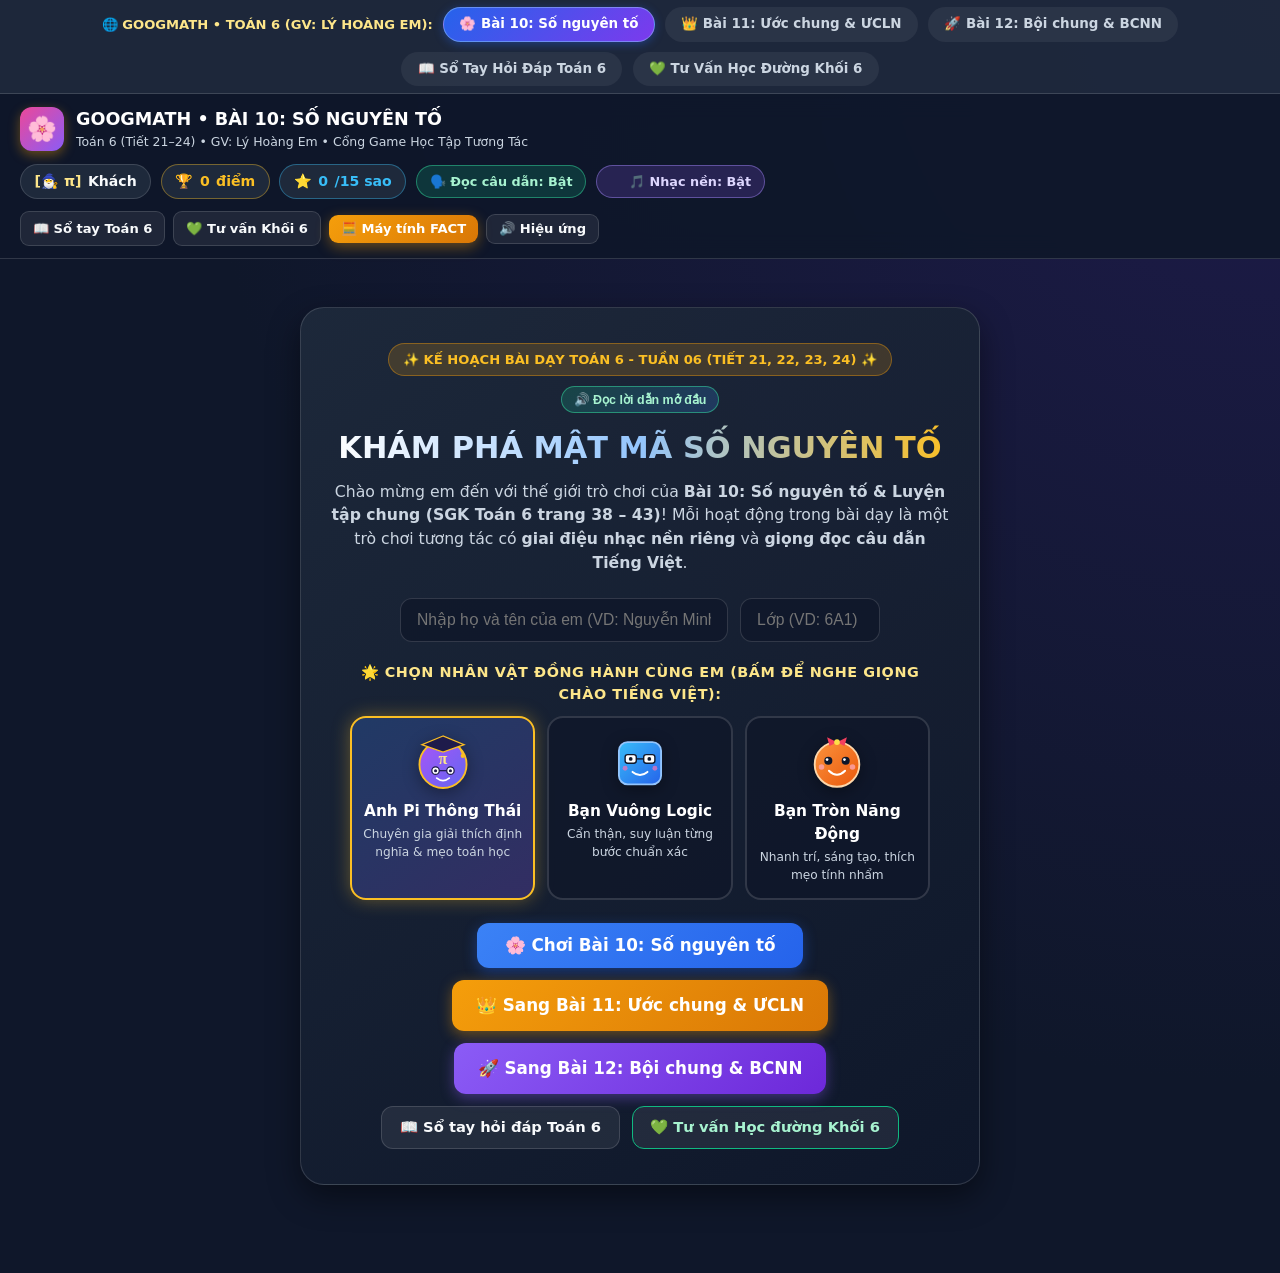
==== bai10.html @ 541bf9f2 "Deploy GOOGMATH Web App (Bài 11: ƯC, ƯCLN & Bài 12: BC, BCNN + Nhân vật Pi, Vuông, Tròn)" ====
<!DOCTYPE html>
<html lang="vi">
<head>
  <meta charset="UTF-8" />
  <meta name="viewport" content="width=device-width, initial-scale=1.0" />
  <meta name="referrer" content="no-referrer" />
  <title>GOOGMATH • Trò Chơi Toán 6 (Bài 10: Số Nguyên Tố & Luyện Tập Chung)</title>
  <link rel="stylesheet" href="styles.css" />
</head>
<body>
  <!-- Lesson Switcher Bar -->
  <nav class="lesson-switcher">
    <span style="font-size:0.82rem; color:#fde68a; font-weight:800;">🌐 GOOGMATH • TOÁN 6 (GV: LÝ HOÀNG EM):</span>
    <a href="bai10.html" class="lesson-tab active">🌸 Bài 10: Số nguyên tố</a>
    <a href="index.html" class="lesson-tab">👑 Bài 11: Ước chung &amp; ƯCLN</a>
    <a href="bai12.html" class="lesson-tab">🚀 Bài 12: Bội chung &amp; BCNN</a>
    <a href="sotay.html" class="lesson-tab">📖 Sổ Tay Hỏi Đáp Toán 6</a>
    <a href="tuvan.html" class="lesson-tab">💚 Tư Vấn Học Đường Khối 6</a>
  </nav>

  <!-- Top HUD Bar -->
  <header class="hud-bar">
    <div class="brand" onclick="App10.showMap()" style="cursor:pointer" title="Về Bản Đồ Chặng">
      <div class="brand-icon" style="background:linear-gradient(135deg,#ec4899,#8b5cf6);">🌸</div>
      <div class="brand-text">
        <h1>GOOGMATH • BÀI 10: SỐ NGUYÊN TỐ</h1>
        <p>Toán 6 (Tiết 21–24) • GV: Lý Hoàng Em • Cổng Game Học Tập Tương Tác</p>
      </div>
    </div>

    <div class="hud-stats">
      <div class="stat-pill" id="hud-player">👤 Khách</div>
      <div class="stat-pill score">🏆 <span id="hud-score">0</span> điểm</div>
      <div class="stat-pill stars">⭐ <span id="hud-stars">0</span>/15 sao</div>
      <div class="voice-pill" id="voice-pill" onclick="VoiceNarrator.toggle()" title="Bật/Tắt tự động đọc câu dẫn Tiếng Việt">
        <span id="voice-label">🗣️ Đọc câu dẫn: Bật</span>
      </div>
      <div class="bgm-pill" id="bgm-pill" onclick="BGM.toggle()" title="Bật/Tắt nhạc nền của trò chơi">
        <div class="eq-bars">
          <span class="eq-bar"></span>
          <span class="eq-bar"></span>
          <span class="eq-bar"></span>
        </div>
        <span id="bgm-label">🎵 Nhạc nền: Bật</span>
      </div>
    </div>

    <div class="hud-actions">
      <a href="sotay.html" class="btn btn-outline btn-sm" style="text-decoration:none;">
        📖 Sổ tay Toán 6
      </a>
      <a href="tuvan.html" class="btn btn-outline btn-sm" style="text-decoration:none;">
        💚 Tư vấn Khối 6
      </a>
      <button class="btn btn-accent btn-sm" onclick="App10.toggleModal('casio-modal')">
        🧮 Máy tính FACT
      </button>
      <button class="btn btn-outline btn-sm" id="sound-toggle-btn" onclick="Sound.toggle()">
        🔊 Hiệu ứng
      </button>
    </div>
  </header>

  <!-- Main Content -->
  <main class="main-container">
    <!-- 1. Welcome / Login Screen -->
    <section id="screen-welcome" class="hero-card">
      <div style="display:flex; justify-content:center; align-items:center; gap:0.6rem; flex-wrap:wrap; margin-bottom:0.75rem;">
        <span class="hero-badge" style="margin-bottom:0;">✨ KẾ HOẠCH BÀI DẠY TOÁN 6 - TUẦN 06 (TIẾT 21, 22, 23, 24) ✨</span>
        <button class="tts-btn" onclick="VoiceNarrator.speak('Chào mừng em đến với Vương quốc Số Nguyên Tố của Bài 10 và Tiết Luyện Tập Chung! Hãy chọn nhân vật đồng hành Pi, Vuông hoặc Tròn để vượt qua 5 trò chơi từ Cửa Hàng Hoa Hồng của Mai, Sàng Nguyên Tố Ê-ra-tô-xten, Sơ Đồ Cây đến Mật Mã Số Nguyên Tố Sinh Đôi nhé!')">
          🔊 Đọc lời dẫn mở đầu
        </button>
      </div>
      <h2>KHÁM PHÁ MẬT MÃ SỐ NGUYÊN TỐ</h2>
      <p>
        Chào mừng em đến với thế giới trò chơi của <strong>Bài 10: Số nguyên tố &amp; Luyện tập chung (SGK Toán 6 trang 38 – 43)</strong>!
        Mỗi hoạt động trong bài dạy là một trò chơi tương tác có <strong>giai điệu nhạc nền riêng</strong> và <strong>giọng đọc câu dẫn Tiếng Việt</strong>.
      </p>

      <div class="login-form">
        <input
          type="text"
          id="player-name-input"
          class="input-field"
          placeholder="Nhập họ và tên của em (VD: Nguyễn Minh An)..."
          maxlength="40"
        />
        <input
          type="text"
          id="player-class-input"
          class="input-field"
          placeholder="Lớp (VD: 6A1)"
          maxlength="12"
        />
      </div>

      <!-- Khung chọn nhân vật đồng hành Pi, Vuông, Tròn -->
      <div id="welcome-companion-slot"></div>

      <div style="display:flex; justify-content:center; gap:0.75rem; flex-wrap:wrap;">
        <button class="btn btn-primary" style="font-size:1.05rem; padding:0.8rem 1.75rem;" onclick="App10.startGame()">
          🌸 Chơi Bài 10: Số nguyên tố
        </button>
        <a href="index.html" class="btn btn-accent" style="font-size:1.05rem; padding:0.8rem 1.5rem; text-decoration:none;">
          👑 Sang Bài 11: Ước chung &amp; ƯCLN
        </a>
        <a href="bai12.html" class="btn btn-purple" style="font-size:1.05rem; padding:0.8rem 1.5rem; text-decoration:none;">
          🚀 Sang Bài 12: Bội chung &amp; BCNN
        </a>
        <a href="sotay.html" class="btn btn-outline" style="text-decoration:none;">
          📖 Sổ tay hỏi đáp Toán 6
        </a>
        <a href="tuvan.html" class="btn btn-outline" style="text-decoration:none; border-color:#10b981; color:#a7f3d0;">
          💚 Tư vấn Học đường Khối 6
        </a>
      </div>
    </section>

    <!-- 2. World Map Screen -->
    <section id="screen-map" style="display:none;">
      <div class="map-header">
        <div>
          <h2 style="font-size:1.35rem; margin-bottom:0.2rem;">🗺️ Bản Đồ Bài 10: Số Nguyên Tố &amp; Luyện Tập Chung (5 Trò Chơi)</h2>
          <p style="font-size:0.88rem; color:var(--text-muted);">
            Thiết kế bám sát từng Hoạt động trong KHBD Tuần 06 (Tiết 21–24, SGK Toán 6 trang 38 – 43). Có đọc câu dẫn Tiếng Việt và nhạc nền riêng!
          </p>
        </div>
        <div style="display:flex; gap:0.5rem; flex-wrap:wrap;">
          <button class="btn btn-outline btn-sm" onclick="App10.toggleModal('handbook-modal')">📖 Tóm tắt Bài 10</button>
          <a href="index.html" class="btn btn-accent btn-sm" style="text-decoration:none;">👑 Sang Bài 11 (ƯCLN)</a>
          <button class="btn btn-outline btn-sm" onclick="App10.changePlayer()">✏️ Đổi tên &amp; Nhân vật</button>
          <button class="btn btn-outline btn-sm" onclick="App10.resetProgress()">🔄 Chơi lại từ đầu</button>
        </div>
      </div>

      <div class="quest-grid" id="quest-grid"></div>

      <!-- Certificate Container -->
      <div id="certificate-section"></div>
    </section>

    <!-- 3. Active Stage Screen -->
    <section id="screen-stage" class="stage-screen" style="display:none;">
      <div class="stage-topbar">
        <div style="display:flex; align-items:center; gap:0.75rem; flex-wrap:wrap;">
          <button class="btn btn-outline btn-sm" onclick="App10.showMap()">⬅ Bản đồ Bài 10</button>
          <h3 id="stage-header-title" style="font-size:1.05rem;">Trò chơi 1</h3>
          <span id="stage-music-badge" style="font-size:0.75rem; background:rgba(236,72,153,0.22); color:#fbcfe8; padding:0.2rem 0.6rem; border-radius:999px; border:1px solid rgba(236,72,153,0.4);">
            🎶 Nhạc nền: Tiệm Hoa Mùa Xuân
          </span>
        </div>
        <div class="stage-sub-pills" id="stage-sub-pills"></div>
      </div>

      <div class="stage-body" id="stage-body"></div>
    </section>
  </main>

  <!-- Modal 1: Virtual Casio Calculator for Prime Factorization (FACT) -->
  <div class="modal-backdrop" id="casio-modal" onclick="if(event.target===this) App10.toggleModal('casio-modal')">
    <div class="modal-card">
      <div style="display:flex; justify-content:space-between; align-items:center; margin-bottom:0.85rem;">
        <h3 style="color:#fbbf24;">🧮 Máy Tính Phân Tích Thừa Số Nguyên Tố (FACT)</h3>
        <button class="btn btn-outline btn-sm" onclick="App10.toggleModal('casio-modal')">✖ Đóng</button>
      </div>

      <p style="font-size:0.86rem; color:var(--text-muted); margin-bottom:0.9rem;">
        <strong>Hướng dẫn Casio fx-580VN X:</strong> Nhập một số tự nhiên lớn hơn 1 ➔ bấm <code>=</code> ➔ bấm <code>SHIFT</code> + <code>° ’ ” (FACT)</code> để phân tích ngay ra thừa số nguyên tố!
      </p>

      <div class="casio-body">
        <div class="casio-header">
          <span>CASIO fx-580VN X</span>
          <span>PRIME FACTOR (FACT)</span>
        </div>
        <div class="casio-lcd">
          <div class="lcd-expr" id="casio-expr">60</div>
          <div class="lcd-res" id="casio-res">2² × 3 × 5</div>
        </div>
        <div class="casio-keys">
          <button class="c-key gcd-btn" style="grid-column: span 2;" onclick="CasioFact.evaluate()">FACT (Phân tích)</button>
          <button class="c-key" onclick="CasioFact.quickExample(120)">VD 120</button>
          <button class="c-key ac-btn" onclick="CasioFact.clear()">AC</button>

          <button class="c-key" onclick="CasioFact.insert('7')">7</button>
          <button class="c-key" onclick="CasioFact.insert('8')">8</button>
          <button class="c-key" onclick="CasioFact.insert('9')">9</button>
          <button class="c-key" onclick="CasioFact.backspace()">⌫</button>

          <button class="c-key" onclick="CasioFact.insert('4')">4</button>
          <button class="c-key" onclick="CasioFact.insert('5')">5</button>
          <button class="c-key" onclick="CasioFact.insert('6')">6</button>
          <button class="c-key gcd-btn" onclick="CasioFact.quickExample(210)">VD 210</button>

          <button class="c-key" onclick="CasioFact.insert('1')">1</button>
          <button class="c-key" onclick="CasioFact.insert('2')">2</button>
          <button class="c-key" onclick="CasioFact.insert('3')">3</button>
          <button class="c-key gcd-btn" onclick="CasioFact.quickExample(630)">VD 630</button>

          <button class="c-key" onclick="CasioFact.insert('0')" style="grid-column: span 2;">0</button>
          <button class="c-key eq-btn" onclick="CasioFact.evaluate()" style="grid-column: span 2;">= KẾT QUẢ FACT</button>
        </div>
      </div>
    </div>
  </div>

  <!-- Modal 2: Knowledge Handbook Bài 10 -->
  <div class="modal-backdrop" id="handbook-modal" onclick="if(event.target===this) App10.toggleModal('handbook-modal')">
    <div class="modal-card">
      <div style="display:flex; justify-content:space-between; align-items:center; margin-bottom:0.85rem;">
        <h3 style="color:#f472b6;">📖 Sổ Tay Kiến Thức Bài 10: Số Nguyên Tố &amp; Hợp Số</h3>
        <button class="btn btn-outline btn-sm" onclick="App10.toggleModal('handbook-modal')">✖ Đóng</button>
      </div>

      <div style="font-size:0.92rem; display:flex; flex-direction:column; gap:0.85rem;">
        <div class="step-card">
          <h4>1. Số nguyên tố và Hợp số (SGK tr. 38–39)</h4>
          <p>• <strong>Số nguyên tố</strong> là số tự nhiên lớn hơn 1, chỉ có <strong>hai ước là 1 và chính nó</strong> (Ví dụ: 2, 3, 5, 7, 11, 13, 17, 19, 23, 29, 31...).</p>
          <p>• <strong>Hợp số</strong> là số tự nhiên lớn hơn 1, có <strong>nhiều hơn hai ước</strong> (Ví dụ: 4, 6, 8, 9, 10, 12...).</p>
          <p>• <strong>Chú ý đặc biệt:</strong></p>
          <p>&nbsp;&nbsp;+ Số <strong>0</strong> và số <strong>1</strong> <em>không là số nguyên tố</em> và cũng <em>không là hợp số</em>.</p>
          <p>&nbsp;&nbsp;+ Số <strong>2</strong> là số nguyên tố nhỏ nhất và là <strong>số nguyên tố chẵn duy nhất</strong>.</p>
        </div>

        <div class="step-card">
          <h4>2. Phân tích một số ra thừa số nguyên tố (SGK tr. 40–41)</h4>
          <p>• Phân tích một số tự nhiên lớn hơn 1 ra thừa số nguyên tố là viết số đó dưới dạng một tích các thừa số nguyên tố.</p>
          <p>• Có 2 cách phân tích: <strong>Theo sơ đồ cây</strong> và <strong>Theo sơ đồ cột dọc</strong>.</p>
          <p>• <strong>Nhận xét:</strong> Dù phân tích một số ra thừa số nguyên tố bằng cách nào thì cuối cùng ta cũng nhận được <strong>cùng một kết quả</strong>.</p>
        </div>

        <div class="step-card">
          <h4>3. Cặp số nguyên tố sinh đôi (Luyện tập chung - SGK tr. 43)</h4>
          <p>• Hai số nguyên tố được gọi là <strong>sinh đôi</strong> nếu chúng hơn kém nhau <strong>2 đơn vị</strong>.</p>
          <p>• Các cặp số nguyên tố sinh đôi nhỏ hơn 40: <code>(3; 5), (5; 7), (11; 13), (17; 19), (29; 31)</code>.</p>
        </div>
      </div>
    </div>
  </div>

  <script src="characters.js"></script>
  <script src="game_bai10.js"></script>
</body>
</html>
---- styles.css ----
:root {
  --bg-dark: #0f172a;
  --bg-card: #1e293b;
  --bg-card-light: #334155;
  --primary: #3b82f6;
  --primary-hover: #2563eb;
  --accent: #f59e0b;
  --accent-hover: #d97706;
  --success: #10b981;
  --danger: #ef4444;
  --purple: #8b5cf6;
  --cyan: #06b6d4;
  --text-main: #f8fafc;
  --text-muted: #cbd5e1;
  --border-color: rgba(255, 255, 255, 0.14);
  --shadow-lg: 0 12px 32px rgba(0, 0, 0, 0.45);
  --radius-lg: 18px;
  --radius-md: 12px;
}

* {
  box-sizing: border-box;
  margin: 0;
  padding: 0;
}

body {
  font-family: 'Segoe UI', system-ui, -apple-system, sans-serif;
  background: radial-gradient(circle at top right, #1e1b4b, #0f172a 60%);
  color: var(--text-main);
  min-height: 100vh;
  line-height: 1.5;
  overflow-x: hidden;
}

/* Header / HUD */
.hud-bar {
  position: sticky;
  top: 0;
  z-index: 100;
  background: rgba(15, 23, 42, 0.92);
  backdrop-filter: blur(12px);
  border-bottom: 1px solid var(--border-color);
  padding: 0.75rem 1.25rem;
  display: flex;
  align-items: center;
  justify-content: space-between;
  flex-wrap: wrap;
  gap: 0.75rem;
}

.brand {
  display: flex;
  align-items: center;
  gap: 0.75rem;
}

.brand-icon {
  width: 44px;
  height: 44px;
  border-radius: 12px;
  background: linear-gradient(135deg, #f59e0b, #ef4444);
  display: flex;
  align-items: center;
  justify-content: center;
  font-size: 1.5rem;
  box-shadow: 0 4px 12px rgba(245, 158, 11, 0.4);
}

.brand-text h1 {
  font-size: 1.1rem;
  font-weight: 800;
  color: #fff;
}

.brand-text p {
  font-size: 0.78rem;
  color: var(--text-muted);
}

.hud-stats {
  display: flex;
  align-items: center;
  gap: 0.6rem;
  flex-wrap: wrap;
}

.stat-pill {
  background: var(--bg-card);
  border: 1px solid var(--border-color);
  padding: 0.4rem 0.85rem;
  border-radius: 999px;
  font-size: 0.88rem;
  font-weight: 700;
  display: flex;
  align-items: center;
  gap: 0.4rem;
}

.stat-pill.score {
  color: #fbbf24;
  border-color: rgba(251, 191, 36, 0.4);
}

.stat-pill.stars {
  color: #38bdf8;
  border-color: rgba(56, 189, 248, 0.4);
}

.hud-actions {
  display: flex;
  align-items: center;
  gap: 0.5rem;
}

.btn {
  border: none;
  cursor: pointer;
  font-family: inherit;
  font-weight: 700;
  border-radius: var(--radius-md);
  padding: 0.6rem 1.1rem;
  font-size: 0.92rem;
  transition: all 0.2s ease;
  display: inline-flex;
  align-items: center;
  justify-content: center;
  gap: 0.45rem;
  color: #fff;
}

.btn:active {
  transform: translateY(1px);
}

.btn-primary {
  background: linear-gradient(135deg, #3b82f6, #2563eb);
  box-shadow: 0 4px 14px rgba(37, 99, 235, 0.4);
}

.btn-primary:hover {
  background: linear-gradient(135deg, #60a5fa, #3b82f6);
}

.btn-accent {
  background: linear-gradient(135deg, #f59e0b, #d97706);
  box-shadow: 0 4px 14px rgba(245, 158, 11, 0.4);
}

.btn-accent:hover {
  background: linear-gradient(135deg, #fbbf24, #f59e0b);
}

.btn-success {
  background: linear-gradient(135deg, #10b981, #059669);
  box-shadow: 0 4px 14px rgba(16, 185, 129, 0.4);
}

.btn-purple {
  background: linear-gradient(135deg, #8b5cf6, #6d28d9);
  box-shadow: 0 4px 14px rgba(139, 92, 246, 0.4);
}

.btn-outline {
  background: rgba(255, 255, 255, 0.07);
  border: 1px solid var(--border-color);
  color: var(--text-main);
}

.btn-outline:hover {
  background: rgba(255, 255, 255, 0.15);
}

.btn-sm {
  padding: 0.4rem 0.75rem;
  font-size: 0.82rem;
  border-radius: 9px;
}

/* Main Container */
.main-container {
  max-width: 1080px;
  margin: 0 auto;
  padding: 1.5rem 1rem 4rem;
}

/* Welcome / Login Screen */
.hero-card {
  background: linear-gradient(145deg, rgba(30, 41, 59, 0.95), rgba(15, 23, 42, 0.95));
  border: 1px solid var(--border-color);
  border-radius: 24px;
  padding: 2.2rem 1.8rem;
  box-shadow: var(--shadow-lg);
  text-align: center;
  max-width: 680px;
  margin: 1.5rem auto;
  position: relative;
  overflow: hidden;
}

.hero-badge {
  display: inline-block;
  background: rgba(245, 158, 11, 0.18);
  color: #fbbf24;
  border: 1px solid rgba(245, 158, 11, 0.4);
  padding: 0.35rem 0.9rem;
  border-radius: 999px;
  font-size: 0.82rem;
  font-weight: 700;
  margin-bottom: 1rem;
}

.hero-card h2 {
  font-size: 1.9rem;
  margin-bottom: 0.6rem;
  background: linear-gradient(90deg, #fff, #93c5fd, #fbbf24);
  -webkit-background-clip: text;
  -webkit-text-fill-color: transparent;
}

.hero-card p {
  color: var(--text-muted);
  margin-bottom: 1.5rem;
  font-size: 0.98rem;
}

.login-form {
  display: grid;
  grid-template-columns: 1fr 140px;
  gap: 0.75rem;
  max-width: 480px;
  margin: 0 auto 1.25rem;
}

@media (max-width: 520px) {
  .login-form {
    grid-template-columns: 1fr;
  }
}

.input-field {
  background: rgba(15, 23, 42, 0.8);
  border: 1.5px solid var(--border-color);
  color: #fff;
  padding: 0.75rem 1rem;
  border-radius: var(--radius-md);
  font-size: 0.98rem;
  outline: none;
  transition: border-color 0.2s;
}

.input-field:focus {
  border-color: var(--primary);
}

/* World Map / Quest Nodes */
.map-header {
  display: flex;
  align-items: center;
  justify-content: space-between;
  flex-wrap: wrap;
  gap: 1rem;
  margin-bottom: 1.25rem;
  background: rgba(30, 41, 59, 0.75);
  padding: 1rem 1.25rem;
  border-radius: var(--radius-lg);
  border: 1px solid var(--border-color);
}

.quest-grid {
  display: grid;
  grid-template-columns: repeat(auto-fit, minmax(290px, 1fr));
  gap: 1.15rem;
}

.quest-card {
  background: var(--bg-card);
  border: 1.5px solid var(--border-color);
  border-radius: var(--radius-lg);
  padding: 1.35rem;
  display: flex;
  flex-direction: column;
  justify-content: space-between;
  transition: transform 0.22s ease, border-color 0.22s ease, box-shadow 0.22s ease;
  position: relative;
  overflow: hidden;
}

.quest-card:hover {
  transform: translateY(-4px);
  border-color: rgba(96, 165, 250, 0.6);
  box-shadow: 0 10px 25px rgba(0, 0, 0, 0.35);
}

.quest-card.completed {
  border-color: rgba(16, 185, 129, 0.6);
}

.quest-top {
  display: flex;
  align-items: flex-start;
  justify-content: space-between;
  gap: 0.75rem;
  margin-bottom: 0.85rem;
}

.quest-icon {
  width: 52px;
  height: 52px;
  border-radius: 14px;
  display: flex;
  align-items: center;
  justify-content: center;
  font-size: 1.7rem;
  flex-shrink: 0;
}

.quest-tag {
  font-size: 0.73rem;
  font-weight: 800;
  text-transform: uppercase;
  letter-spacing: 0.04em;
  padding: 0.25rem 0.65rem;
  border-radius: 999px;
  background: rgba(255, 255, 255, 0.08);
  color: #93c5fd;
}

.quest-title {
  font-size: 1.15rem;
  font-weight: 800;
  margin-bottom: 0.4rem;
}

.quest-desc {
  font-size: 0.88rem;
  color: var(--text-muted);
  margin-bottom: 1rem;
}

.quest-footer {
  display: flex;
  align-items: center;
  justify-content: space-between;
  padding-top: 0.85rem;
  border-top: 1px solid rgba(255, 255, 255, 0.08);
}

.star-display {
  font-size: 1.1rem;
  letter-spacing: 2px;
}

/* Stage Screen */
.stage-screen {
  background: var(--bg-card);
  border: 1px solid var(--border-color);
  border-radius: 22px;
  padding: 1.5rem;
  box-shadow: var(--shadow-lg);
}

.stage-topbar {
  display: flex;
  align-items: center;
  justify-content: space-between;
  flex-wrap: wrap;
  gap: 0.75rem;
  padding-bottom: 1rem;
  margin-bottom: 1.25rem;
  border-bottom: 1px solid var(--border-color);
}

.stage-progress-pills {
  display: flex;
  gap: 0.4rem;
  flex-wrap: wrap;
}

.sub-pill {
  padding: 0.3rem 0.75rem;
  border-radius: 999px;
  font-size: 0.8rem;
  font-weight: 700;
  background: rgba(255, 255, 255, 0.07);
  color: var(--text-muted);
  cursor: pointer;
  border: 1px solid transparent;
}

.sub-pill.active {
  background: rgba(59, 130, 246, 0.25);
  color: #93c5fd;
  border-color: #3b82f6;
}

.sub-pill.done {
  background: rgba(16, 185, 129, 0.22);
  color: #6ee7b7;
  border-color: #10b981;
}

/* Story / Instruction Box */
.story-box {
  background: rgba(15, 23, 42, 0.65);
  border-left: 4px solid var(--accent);
  border-radius: var(--radius-md);
  padding: 1rem 1.2rem;
  margin-bottom: 1.25rem;
}

.story-box h3 {
  font-size: 1.08rem;
  color: #fbbf24;
  margin-bottom: 0.35rem;
  display: flex;
  align-items: center;
  gap: 0.45rem;
}

.story-box p {
  font-size: 0.95rem;
  color: #e2e8f0;
}

/* Interactive Wood Cutter (Stage 1) */
.wood-workshop {
  background: rgba(15, 23, 42, 0.75);
  border: 1px solid var(--border-color);
  border-radius: var(--radius-lg);
  padding: 1.25rem;
  margin-bottom: 1.25rem;
}

.saw-selector {
  display: flex;
  flex-wrap: wrap;
  gap: 0.55rem;
  margin: 0.75rem 0 1.25rem;
}

.saw-btn {
  background: #334155;
  border: 2px solid rgba(255, 255, 255, 0.15);
  color: #fff;
  padding: 0.55rem 0.95rem;
  border-radius: 10px;
  font-weight: 700;
  cursor: pointer;
  transition: all 0.18s;
}

.saw-btn:hover {
  border-color: #fbbf24;
  transform: translateY(-2px);
}

.saw-btn.selected {
  background: linear-gradient(135deg, #f59e0b, #d97706);
  border-color: #fde68a;
}

.saw-btn.valid-found {
  border-color: #10b981;
  box-shadow: 0 0 10px rgba(16, 185, 129, 0.35);
}

.log-row {
  margin-bottom: 1rem;
}

.log-label {
  font-size: 0.9rem;
  font-weight: 700;
  margin-bottom: 0.35rem;
  display: flex;
  justify-content: space-between;
}

.wood-bar {
  display: flex;
  height: 44px;
  background: #451a03;
  border-radius: 8px;
  overflow: hidden;
  border: 2px solid #78350f;
}

.wood-piece {
  background: linear-gradient(180deg, #d97706, #b45309);
  border-right: 2px dashed #fde68a;
  display: flex;
  align-items: center;
  justify-content: center;
  font-size: 0.78rem;
  font-weight: 800;
  color: #fffbeb;
  transition: all 0.3s ease;
}

.wood-rem {
  background: repeating-linear-gradient(
    45deg,
    #dc2626,
    #dc2626 8px,
    #991b1b 8px,
    #991b1b 16px
  );
  display: flex;
  align-items: center;
  justify-content: center;
  font-size: 0.75rem;
  font-weight: 800;
  color: #fff;
}

/* Number Chips & Venn Diagram (Stage 2) */
.chip-grid {
  display: flex;
  flex-wrap: wrap;
  gap: 0.55rem;
  margin: 0.75rem 0 1.1rem;
}

.num-chip {
  min-width: 48px;
  height: 44px;
  padding: 0 0.75rem;
  border-radius: 11px;
  background: #334155;
  border: 2px solid rgba(255, 255, 255, 0.15);
  color: #fff;
  font-weight: 800;
  font-size: 1rem;
  display: inline-flex;
  align-items: center;
  justify-content: center;
  cursor: pointer;
  user-select: none;
  transition: all 0.15s;
}

.num-chip:hover {
  border-color: #60a5fa;
  transform: scale(1.05);
}

.num-chip.active {
  background: linear-gradient(135deg, #3b82f6, #1d4ed8);
  border-color: #93c5fd;
  box-shadow: 0 0 12px rgba(59, 130, 246, 0.5);
}

.num-chip.common-active {
  background: linear-gradient(135deg, #f59e0b, #b45309);
  border-color: #fde68a;
}

/* Prime Factorization Lab (Stage 3) */
.step-card {
  background: rgba(15, 23, 42, 0.65);
  border: 1px solid var(--border-color);
  border-radius: var(--radius-md);
  padding: 1.1rem;
  margin-bottom: 1rem;
}

.step-card h4 {
  color: #93c5fd;
  margin-bottom: 0.6rem;
  font-size: 1rem;
}

.formula-row {
  display: flex;
  align-items: center;
  flex-wrap: wrap;
  gap: 0.5rem;
  font-size: 1.1rem;
  font-weight: 700;
  margin: 0.5rem 0;
}

.exp-input {
  width: 64px;
  text-align: center;
  padding: 0.45rem;
  border-radius: 8px;
  border: 2px solid #475569;
  background: #0f172a;
  color: #fbbf24;
  font-size: 1rem;
  font-weight: 800;
}

.exp-input:focus {
  border-color: #3b82f6;
  outline: none;
}

/* Multiple Choice Options */
.options-grid {
  display: grid;
  grid-template-columns: repeat(auto-fit, minmax(220px, 1fr));
  gap: 0.75rem;
  margin: 1rem 0;
}

.option-btn {
  background: rgba(51, 65, 85, 0.7);
  border: 2px solid var(--border-color);
  color: #fff;
  padding: 0.9rem 1rem;
  border-radius: var(--radius-md);
  font-size: 0.98rem;
  font-weight: 700;
  text-align: left;
  cursor: pointer;
  transition: all 0.18s;
}

.option-btn:hover:not(:disabled) {
  border-color: #60a5fa;
  background: rgba(59, 130, 246, 0.18);
}

.option-btn.selected {
  border-color: #3b82f6;
  background: rgba(59, 130, 246, 0.28);
}

.option-btn.correct {
  border-color: #10b981;
  background: rgba(16, 185, 129, 0.25);
}

.option-btn.wrong {
  border-color: #ef4444;
  background: rgba(239, 68, 68, 0.25);
}

/* Feedback Banner */
.feedback-box {
  margin-top: 1rem;
  padding: 1rem 1.2rem;
  border-radius: var(--radius-md);
  font-weight: 600;
  display: none;
}

.feedback-box.show {
  display: block;
  animation: fadeIn 0.25s ease;
}

.feedback-box.ok {
  background: rgba(16, 185, 129, 0.18);
  border: 1px solid #10b981;
  color: #a7f3d0;
}

.feedback-box.err {
  background: rgba(239, 68, 68, 0.18);
  border: 1px solid #ef4444;
  color: #fecaca;
}

/* Modals (Casio GCD Calculator & Handbook) */
.modal-backdrop {
  position: fixed;
  inset: 0;
  background: rgba(0, 0, 0, 0.72);
  backdrop-filter: blur(5px);
  z-index: 200;
  display: none;
  align-items: center;
  justify-content: center;
  padding: 1rem;
}

.modal-backdrop.open {
  display: flex;
}

.modal-card {
  background: #1e293b;
  border: 1px solid var(--border-color);
  border-radius: 20px;
  max-width: 560px;
  width: 100%;
  max-height: 90vh;
  overflow-y: auto;
  padding: 1.5rem;
  box-shadow: var(--shadow-lg);
}

/* Virtual Casio Calculator */
.casio-body {
  background: #111827;
  border: 3px solid #374151;
  border-radius: 20px;
  padding: 1.2rem;
  max-width: 350px;
  margin: 0 auto;
  box-shadow: inset 0 2px 6px rgba(255,255,255,0.08), 0 12px 24px rgba(0,0,0,0.5);
}

.casio-header {
  display: flex;
  justify-content: space-between;
  align-items: center;
  font-size: 0.78rem;
  color: #9ca3af;
  margin-bottom: 0.6rem;
}

.casio-lcd {
  background: #d1fae5;
  color: #064e3b;
  font-family: 'Courier New', monospace;
  border-radius: 10px;
  padding: 0.75rem;
  min-height: 76px;
  margin-bottom: 0.9rem;
  border: 3px solid #374151;
  display: flex;
  flex-direction: column;
  justify-content: space-between;
}

.lcd-expr {
  font-size: 0.95rem;
  font-weight: 700;
  word-break: break-all;
}

.lcd-res {
  font-size: 1.35rem;
  font-weight: 900;
  text-align: right;
}

.casio-keys {
  display: grid;
  grid-template-columns: repeat(4, 1fr);
  gap: 0.45rem;
}

.c-key {
  padding: 0.65rem 0.3rem;
  border-radius: 8px;
  border: none;
  background: #374151;
  color: #fff;
  font-weight: 700;
  font-size: 0.9rem;
  cursor: pointer;
}

.c-key:hover {
  background: #4b5563;
}

.c-key.gcd-btn {
  background: #b45309;
  color: #fef3c7;
}

.c-key.eq-btn {
  background: #2563eb;
}

.c-key.ac-btn {
  background: #dc2626;
}

/* Certificate Card */
.cert-card {
  background: linear-gradient(135deg, #1e1b4b, #0f172a);
  border: 3px double #fbbf24;
  border-radius: 22px;
  padding: 2rem 1.5rem;
  text-align: center;
  margin-top: 1.5rem;
  box-shadow: 0 0 35px rgba(245, 158, 11, 0.25);
}

.cert-title {
  color: #fbbf24;
  font-size: 1.65rem;
  font-weight: 900;
  text-transform: uppercase;
  letter-spacing: 1px;
  margin: 0.5rem 0;
}

/* Euclid Machine */
.euclid-step {
  background: rgba(30, 41, 59, 0.9);
  border: 1px solid rgba(56, 189, 248, 0.35);
  padding: 0.85rem 1rem;
  border-radius: 12px;
  margin-bottom: 0.65rem;
  display: flex;
  align-items: center;
  justify-content: space-between;
  flex-wrap: wrap;
  gap: 0.5rem;
}

/* Lesson Switcher Bar */
.lesson-switcher {
  background: rgba(30, 41, 59, 0.95);
  border-bottom: 1px solid var(--border-color);
  padding: 0.45rem 1rem;
  display: flex;
  align-items: center;
  justify-content: center;
  gap: 0.65rem;
  flex-wrap: wrap;
}

.lesson-tab {
  text-decoration: none;
  padding: 0.38rem 0.95rem;
  border-radius: 999px;
  font-size: 0.84rem;
  font-weight: 800;
  color: var(--text-muted);
  background: rgba(255, 255, 255, 0.06);
  border: 1px solid transparent;
  transition: all 0.2s;
  display: inline-flex;
  align-items: center;
  gap: 0.4rem;
}

.lesson-tab:hover {
  color: #fff;
  background: rgba(255, 255, 255, 0.12);
}

.lesson-tab.active {
  color: #fff;
  background: linear-gradient(135deg, #2563eb, #7c3aed);
  border-color: rgba(147, 197, 253, 0.5);
  box-shadow: 0 2px 10px rgba(37, 99, 235, 0.4);
}

/* Music Equalizer Indicator */
.bgm-pill {
  background: rgba(139, 92, 246, 0.2);
  border: 1px solid rgba(167, 139, 250, 0.45);
  color: #ddd6fe;
  padding: 0.38rem 0.8rem;
  border-radius: 999px;
  font-size: 0.8rem;
  font-weight: 700;
  display: inline-flex;
  align-items: center;
  gap: 0.4rem;
  cursor: pointer;
}

.bgm-pill.muted {
  background: rgba(100, 116, 139, 0.2);
  border-color: rgba(148, 163, 184, 0.3);
  color: #94a3b8;
}

.eq-bars {
  display: inline-flex;
  align-items: flex-end;
  gap: 2px;
  height: 12px;
}

.eq-bar {
  width: 3px;
  background: #a78bfa;
  border-radius: 2px;
  animation: eqBounce 0.6s infinite ease-in-out alternate;
}

.eq-bar:nth-child(2) { animation-delay: 0.2s; }
.eq-bar:nth-child(3) { animation-delay: 0.4s; }

.bgm-pill.muted .eq-bar {
  animation: none;
  height: 3px !important;
  background: #64748b;
}

@keyframes eqBounce {
  0% { height: 3px; }
  100% { height: 12px; }
}

/* Bai 12 - Stage 1: Supermarket Party Game */
.party-shop {
  display: grid;
  grid-template-columns: repeat(auto-fit, minmax(260px, 1fr));
  gap: 1rem;
  margin-bottom: 1.15rem;
}

.shop-counter {
  background: rgba(15, 23, 42, 0.78);
  border: 1.5px solid var(--border-color);
  border-radius: var(--radius-lg);
  padding: 1.15rem;
  text-align: center;
}

.item-packs {
  display: flex;
  flex-wrap: wrap;
  gap: 0.45rem;
  justify-content: center;
  min-height: 58px;
  margin: 0.75rem 0;
  padding: 0.5rem;
  background: rgba(255, 255, 255, 0.04);
  border-radius: 12px;
}

.pack-box {
  background: linear-gradient(135deg, #1e293b, #334155);
  border: 1px solid rgba(255, 255, 255, 0.2);
  border-radius: 10px;
  padding: 0.35rem 0.6rem;
  font-size: 0.82rem;
  font-weight: 700;
  display: flex;
  align-items: center;
  gap: 0.25rem;
  animation: fadeIn 0.2s ease;
}

/* Bai 12 - Stage 2: Frog Number Line Pond */
.pond-grid {
  display: grid;
  grid-template-columns: repeat(auto-fill, minmax(66px, 1fr));
  gap: 0.5rem;
  margin: 0.85rem 0 1.15rem;
}

.lily-pad {
  background: rgba(16, 185, 129, 0.14);
  border: 2px solid rgba(16, 185, 129, 0.35);
  border-radius: 50% 50% 45% 50%;
  padding: 0.55rem 0.3rem;
  text-align: center;
  cursor: pointer;
  transition: all 0.18s;
  user-select: none;
}

.lily-pad:hover {
  transform: translateY(-3px);
  border-color: #34d399;
}

.lily-pad.selected-common {
  background: linear-gradient(135deg, #f59e0b, #d97706);
  border-color: #fef08a;
  box-shadow: 0 0 14px rgba(245, 158, 11, 0.5);
}

.lily-num {
  font-weight: 900;
  font-size: 0.98rem;
  color: #fff;
}

.lily-frogs {
  font-size: 0.82rem;
  min-height: 18px;
}

/* Bai 12 - Stage 3: Factory Maintenance Timeline */
.timeline-grid {
  display: grid;
  grid-template-columns: repeat(auto-fill, minmax(52px, 1fr));
  gap: 0.4rem;
  margin: 0.85rem 0;
}

.month-cell {
  background: #0f172a;
  border: 1px solid rgba(255, 255, 255, 0.12);
  border-radius: 8px;
  padding: 0.4rem 0.2rem;
  text-align: center;
  font-size: 0.78rem;
}

.month-cell.both-machines {
  background: rgba(16, 185, 129, 0.25);
  border: 2px solid #10b981;
  box-shadow: 0 0 10px rgba(16, 185, 129, 0.4);
}

/* ==========================================================================
   NHÂN VẬT ĐỒNG HÀNH SGK KẾT NỐI TRI THỨC: PI, VUÔNG, TRÒN
   ========================================================================== */
.companion-picker {
  margin: 1rem auto 1.4rem;
  max-width: 580px;
}

.companion-picker-title {
  font-size: 0.9rem;
  font-weight: 800;
  color: #fde68a;
  margin-bottom: 0.65rem;
  text-transform: uppercase;
  letter-spacing: 0.04em;
}

.companion-grid {
  display: grid;
  grid-template-columns: repeat(3, 1fr);
  gap: 0.75rem;
}

@media (max-width: 560px) {
  .companion-grid {
    grid-template-columns: 1fr;
  }
}

.companion-card {
  background: rgba(15, 23, 42, 0.8);
  border: 2px solid var(--border-color);
  border-radius: 16px;
  padding: 0.85rem 0.65rem;
  cursor: pointer;
  transition: all 0.2s ease;
  text-align: center;
}

.companion-card:hover {
  transform: translateY(-3px);
  border-color: rgba(147, 197, 253, 0.6);
}

.companion-card.selected {
  background: linear-gradient(145deg, rgba(59, 130, 246, 0.25), rgba(139, 92, 246, 0.25));
  border-color: #fbbf24;
  box-shadow: 0 0 18px rgba(251, 191, 36, 0.35);
}

.char-avatar-svg {
  width: 62px;
  height: 62px;
  margin: 0 auto 0.4rem;
  display: block;
  filter: drop-shadow(0 4px 8px rgba(0, 0, 0, 0.35));
  animation: charFloat 2.8s infinite ease-in-out alternate;
}

@keyframes charFloat {
  0% { transform: translateY(0px); }
  100% { transform: translateY(-4px); }
}

.companion-name {
  font-weight: 800;
  font-size: 0.96rem;
  color: #fff;
}

.companion-role {
  font-size: 0.76rem;
  color: var(--text-muted);
  margin-top: 0.15rem;
}

/* Khung Hội Thoại Nhân Vật Pi - Vuông - Tròn trong từng ải */
.mascot-dialogue-box {
  background: linear-gradient(135deg, rgba(30, 41, 59, 0.95), rgba(15, 23, 42, 0.92));
  border: 1px solid rgba(147, 197, 253, 0.3);
  border-radius: 18px;
  padding: 1rem 1.15rem;
  margin-bottom: 1.25rem;
  box-shadow: 0 8px 20px rgba(0, 0, 0, 0.25);
}

.mascot-dialogue-header {
  display: flex;
  align-items: center;
  justify-content: space-between;
  flex-wrap: wrap;
  gap: 0.5rem;
  margin-bottom: 0.75rem;
  padding-bottom: 0.5rem;
  border-bottom: 1px dashed rgba(255, 255, 255, 0.12);
}

.mascot-dialogue-title {
  font-size: 0.82rem;
  font-weight: 800;
  color: #93c5fd;
  text-transform: uppercase;
  letter-spacing: 0.04em;
}

.mascot-chat-list {
  display: flex;
  flex-direction: column;
  gap: 0.65rem;
}

.mascot-chat-item {
  display: flex;
  align-items: flex-start;
  gap: 0.75rem;
  background: rgba(255, 255, 255, 0.04);
  border-radius: 14px;
  padding: 0.65rem 0.85rem;
  border-left: 4px solid transparent;
  animation: fadeIn 0.25s ease;
}

.mascot-chat-item.char-vuong {
  border-left-color: #3b82f6;
}

.mascot-chat-item.char-tron {
  border-left-color: #f97316;
}

.mascot-chat-item.char-pi {
  border-left-color: #a855f7;
  background: rgba(168, 85, 247, 0.1);
}

.mascot-chat-avatar {
  width: 46px;
  height: 46px;
  flex-shrink: 0;
}

.mascot-chat-content {
  flex: 1;
  font-size: 0.92rem;
}

.mascot-speaker-badge {
  font-weight: 800;
  font-size: 0.82rem;
  margin-bottom: 0.15rem;
  display: inline-block;
}

.char-vuong .mascot-speaker-badge { color: #60a5fa; }
.char-tron .mascot-speaker-badge { color: #fb923c; }
.char-pi .mascot-speaker-badge { color: #c084fc; }

.mascot-hint-banner {
  margin-top: 0.7rem;
  padding: 0.7rem 0.95rem;
  border-radius: 12px;
  background: rgba(245, 158, 11, 0.16);
  border: 1px solid rgba(245, 158, 11, 0.45);
  color: #fef3c7;
  font-size: 0.88rem;
  display: none;
}

.mascot-hint-banner.show {
  display: flex;
  align-items: center;
  gap: 0.65rem;
  animation: fadeIn 0.2s ease;
}

@keyframes fadeIn {
  from { opacity: 0; transform: translateY(5px); }
  to { opacity: 1; transform: translateY(0); }
}

/* ==========================================================================
   HỆ THỐNG ĐỌC CÂU DẪN & LỒNG TIẾNG TRÒ CHƠI (VOICE NARRATOR)
   ========================================================================== */
.voice-pill {
  background: rgba(16, 185, 129, 0.2);
  border: 1px solid rgba(52, 211, 153, 0.5);
  color: #a7f3d0;
  padding: 0.38rem 0.8rem;
  border-radius: 999px;
  font-size: 0.8rem;
  font-weight: 700;
  display: inline-flex;
  align-items: center;
  gap: 0.4rem;
  cursor: pointer;
  transition: all 0.2s ease;
  user-select: none;
}

.voice-pill:hover {
  background: rgba(16, 185, 129, 0.32);
  transform: translateY(-1px);
}

.voice-pill.muted {
  background: rgba(100, 116, 139, 0.2);
  border-color: rgba(148, 163, 184, 0.3);
  color: #94a3b8;
}

.voice-pill.speaking {
  background: linear-gradient(135deg, rgba(16, 185, 129, 0.38), rgba(6, 182, 212, 0.38));
  border-color: #34d399;
  color: #ffffff;
  box-shadow: 0 0 14px rgba(16, 185, 129, 0.5);
  animation: pulseVoice 1.1s infinite ease-in-out alternate;
}

@keyframes pulseVoice {
  0% { transform: scale(1); }
  100% { transform: scale(1.04); }
}

.tts-btn {
  display: inline-flex;
  align-items: center;
  gap: 0.35rem;
  background: linear-gradient(135deg, rgba(16, 185, 129, 0.22), rgba(59, 130, 246, 0.22));
  border: 1px solid rgba(52, 211, 153, 0.55);
  color: #a7f3d0;
  padding: 0.32rem 0.72rem;
  border-radius: 999px;
  font-size: 0.78rem;
  font-weight: 800;
  cursor: pointer;
  transition: all 0.18s ease;
  white-space: nowrap;
}

.tts-btn:hover {
  background: linear-gradient(135deg, #10b981, #2563eb);
  color: #ffffff;
  border-color: #6ee7b7;
  transform: translateY(-1px);
  box-shadow: 0 4px 12px rgba(16, 185, 129, 0.35);
}

.tts-btn.tts-sm {
  padding: 0.2rem 0.55rem;
  font-size: 0.73rem;
}

.story-header-row {
  display: flex;
  align-items: center;
  justify-content: space-between;
  gap: 0.65rem;
  flex-wrap: wrap;
  margin-bottom: 0.35rem;
}

.story-header-row h3 {
  margin-bottom: 0 !important;
}

.step-header-row {
  display: flex;
  align-items: center;
  justify-content: space-between;
  gap: 0.6rem;
  flex-wrap: wrap;
  margin-bottom: 0.45rem;
}

.step-header-row h4 {
  margin-bottom: 0 !important;
}
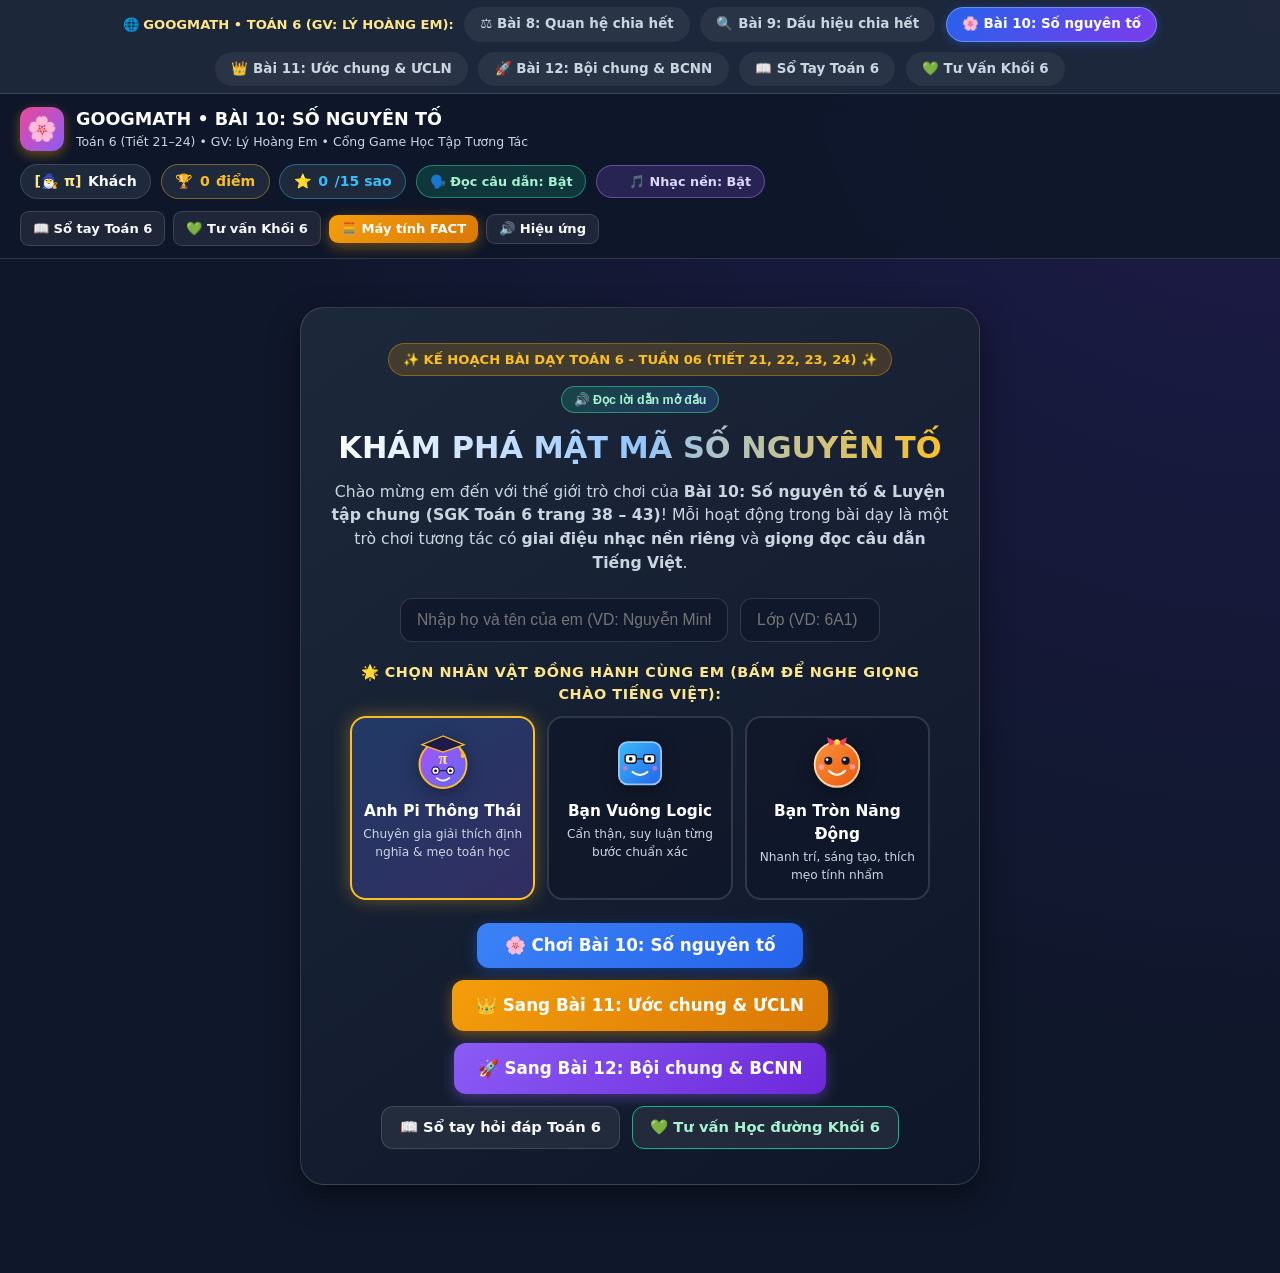
==== commit 2036ef46: "Deploy GOOGMATH Web App (Bài 11: ƯC, ƯCLN & Bài 12: BC, BCNN + Nhân vật Pi, Vuông, Tròn)" ====
--- a/bai10.html
+++ b/bai10.html
@@ -11,11 +11,13 @@
   <!-- Lesson Switcher Bar -->
   <nav class="lesson-switcher">
     <span style="font-size:0.82rem; color:#fde68a; font-weight:800;">🌐 GOOGMATH • TOÁN 6 (GV: LÝ HOÀNG EM):</span>
+    <a href="bai8.html" class="lesson-tab">⚖️ Bài 8: Quan hệ chia hết</a>
+    <a href="bai9.html" class="lesson-tab">🔍 Bài 9: Dấu hiệu chia hết</a>
     <a href="bai10.html" class="lesson-tab active">🌸 Bài 10: Số nguyên tố</a>
     <a href="index.html" class="lesson-tab">👑 Bài 11: Ước chung &amp; ƯCLN</a>
     <a href="bai12.html" class="lesson-tab">🚀 Bài 12: Bội chung &amp; BCNN</a>
-    <a href="sotay.html" class="lesson-tab">📖 Sổ Tay Hỏi Đáp Toán 6</a>
-    <a href="tuvan.html" class="lesson-tab">💚 Tư Vấn Học Đường Khối 6</a>
+    <a href="sotay.html" class="lesson-tab">📖 Sổ Tay Toán 6</a>
+    <a href="tuvan.html" class="lesson-tab">💚 Tư Vấn Khối 6</a>
   </nav>
 
   <!-- Top HUD Bar -->
